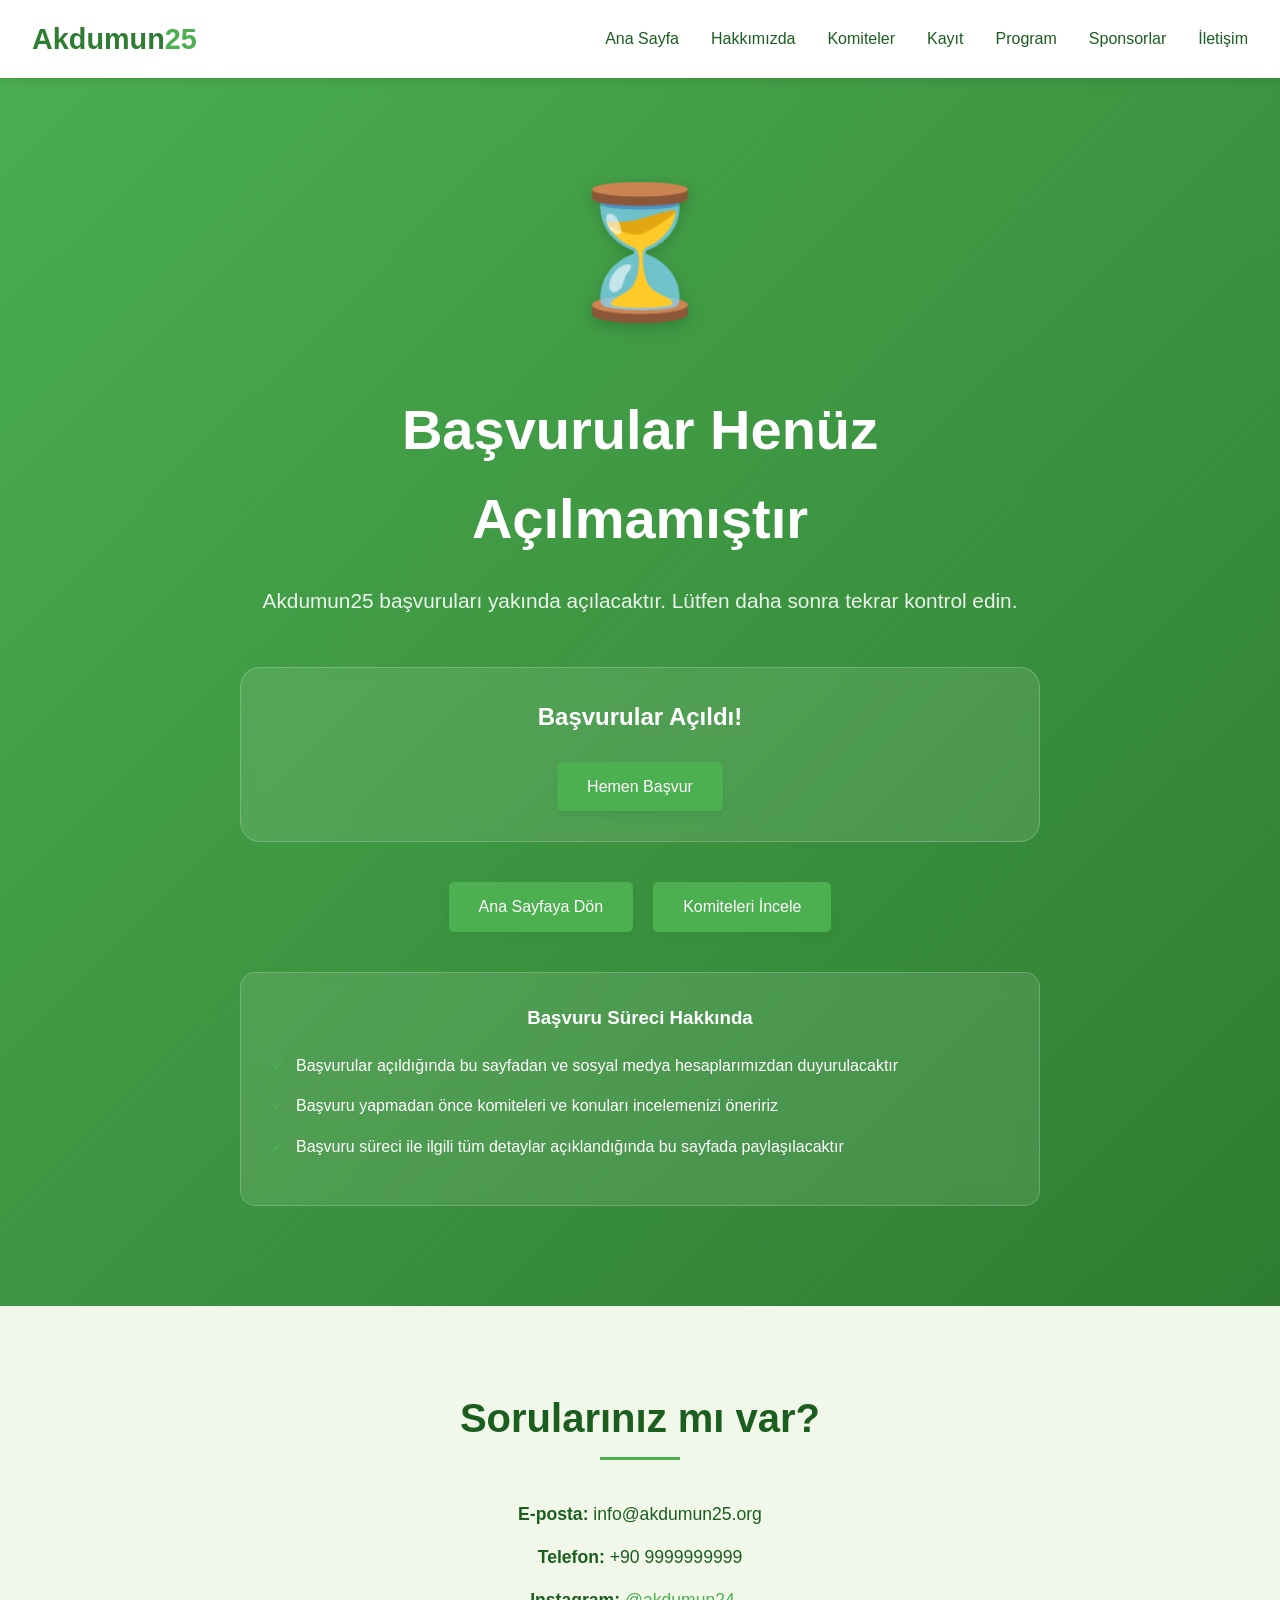
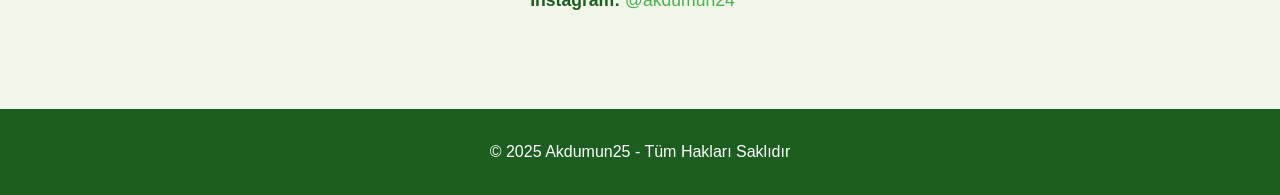
==== basv.html @ 10b94195 "Add files via upload" ====
<!DOCTYPE html>
<html lang="tr">
<head>
    <meta charset="UTF-8">
    <meta name="viewport" content="width=device-width, initial-scale=1.0">
    <title>Başvurular Henüz Açılmamıştır - Akdumun25</title>
    <link rel="stylesheet" href="style.css">
</head>
<body>
    <header>
        <nav class="navbar">
            <div class="nav-container">
                <div class="nav-logo">
                    <h2><a href="index.html" style="text-decoration: none; color: inherit;">Akdumun<span>25</span></a></h2>
                </div>
                <ul class="nav-menu">
                    <li class="nav-item"><a href="index.html#home" class="nav-link">Ana Sayfa</a></li>
                    <li class="nav-item"><a href="index.html#about" class="nav-link">Hakkımızda</a></li>
                    <li class="nav-item"><a href="index.html#committees" class="nav-link">Komiteler</a></li>
                    <li class="nav-item"><a href="index.html#registration" class="nav-link">Kayıt</a></li>
                    <li class="nav-item"><a href="index.html#schedule" class="nav-link">Program</a></li>
                    <li class="nav-item"><a href="index.html#sponsors" class="nav-link">Sponsorlar</a></li>
                    <li class="nav-item"><a href="index.html#contact" class="nav-link">İletişim</a></li>
                </ul>
                <div class="hamburger">
                    <span class="bar"></span>
                    <span class="bar"></span>
                    <span class="bar"></span>
                </div>
            </div>
        </nav>
    </header>

    <section class="not-open-hero">
        <div class="container">
            <div class="not-open-content">
                <div class="not-open-icon">⏳</div>
                <h1>Başvurular Henüz Açılmamıştır</h1>
                <p class="not-open-subtitle">Akdumun25 başvuruları yakında açılacaktır. Lütfen daha sonra tekrar kontrol edin.</p>
                
                <div class="countdown-container">
                    <h3>Başvuruların Açılmasına Kalan Süre</h3>
                    <div class="countdown-timer">
                        <div class="countdown-item">
                            <span class="countdown-number" id="days">00</span>
                            <span class="countdown-label">Gün</span>
                        </div>
                        <div class="countdown-item">
                            <span class="countdown-number" id="hours">00</span>
                            <span class="countdown-label">Saat</span>
                        </div>
                        <div class="countdown-item">
                            <span class="countdown-number" id="minutes">00</span>
                            <span class="countdown-label">Dakika</span>
                        </div>
                        <div class="countdown-item">
                            <span class="countdown-number" id="seconds">00</span>
                            <span class="countdown-label">Saniye</span>
                        </div>
                    </div>
                </div>
                
                <div class="not-open-actions">
                    <a href="index.html" class="btn btn-light">Ana Sayfaya Dön</a>
                    <a href="index.html#committees" class="btn btn-light">Komiteleri İncele</a>
                </div>
                
                <div class="not-open-info">
                    <h3>Başvuru Süreci Hakkında</h3>
                    <ul>
                        <li>Başvurular açıldığında bu sayfadan ve sosyal medya hesaplarımızdan duyurulacaktır</li>
                        <li>Başvuru yapmadan önce komiteleri ve konuları incelemenizi öneririz</li>
                        <li>Başvuru süreci ile ilgili tüm detaylar açıklandığında bu sayfada paylaşılacaktır</li>
                    </ul>
                </div>
            </div>
        </div>
    </section>

    <section class="contact-preview">
        <div class="container">
            <h2 class="section-title">Sorularınız mı var?</h2>
            <div class="contact-info">
                <div class="contact-item">
                    <strong>E-posta:</strong> info@akdumun25.org
                </div>
                <div class="contact-item">
                    <strong>Telefon:</strong> +90 9999999999
                </div>
                <div class="contact-item">
                    <strong>Instagram:</strong> <a href="https://www.instagram.com/akdumun24/" class="social-link">@akdumun24</a>
                </div>
            </div>
        </div>
    </section>

    <footer class="footer">
        <div class="container">
            <p>&copy; 2025 Akdumun25 - Tüm Hakları Saklıdır</p>
        </div>
    </footer>

    <style>
        .not-open-hero {
            padding: 150px 0 100px;
            background: linear-gradient(135deg, var(--light-green) 0%, var(--primary-green) 100%);
            color: var(--white);
            text-align: center;
            min-height: 100vh;
            display: flex;
            align-items: center;
        }
        
        .not-open-content {
            max-width: 800px;
            margin: 0 auto;
        }
        
        .not-open-icon {
            font-size: 8rem;
            margin-bottom: 30px;
            filter: drop-shadow(0 4px 8px rgba(0,0,0,0.2));
        }
        
        .not-open-hero h1 {
            font-size: 3.5rem;
            margin-bottom: 20px;
            color: var(--white);
        }
        
        .not-open-subtitle {
            font-size: 1.3rem;
            margin-bottom: 50px;
            opacity: 0.9;
            line-height: 1.6;
        }
        
        .countdown-container {
            background: rgba(255, 255, 255, 0.1);
            backdrop-filter: blur(10px);
            border-radius: 20px;
            padding: 30px;
            margin: 40px 0;
            border: 1px solid rgba(255, 255, 255, 0.2);
        }
        
        .countdown-container h3 {
            margin-bottom: 25px;
            font-size: 1.5rem;
            color: var(--white);
        }
        
        .countdown-timer {
            display: flex;
            justify-content: center;
            gap: 20px;
            flex-wrap: wrap;
        }
        
        .countdown-item {
            background: var(--white);
            border-radius: 15px;
            padding: 20px 15px;
            min-width: 100px;
            box-shadow: 0 8px 25px rgba(0, 0, 0, 0.15);
        }
        
        .countdown-number {
            display: block;
            font-size: 2.5rem;
            font-weight: bold;
            color: var(--primary-green);
            line-height: 1;
        }
        
        .countdown-label {
            font-size: 0.9rem;
            color: var(--dark-green);
            font-weight: 500;
        }
        
        .not-open-actions {
            display: flex;
            gap: 20px;
            justify-content: center;
            margin: 40px 0;
            flex-wrap: wrap;
        }
        
        .not-open-info {
            background: rgba(255, 255, 255, 0.1);
            backdrop-filter: blur(10px);
            border-radius: 15px;
            padding: 30px;
            margin-top: 40px;
            text-align: left;
            border: 1px solid rgba(255, 255, 255, 0.2);
        }
        
        .not-open-info h3 {
            color: var(--white);
            margin-bottom: 20px;
            text-align: center;
        }
        
        .not-open-info ul {
            list-style: none;
            padding: 0;
        }
        
        .not-open-info li {
            margin-bottom: 15px;
            padding-left: 25px;
            position: relative;
            line-height: 1.6;
        }
        
        .not-open-info li:before {
            content: "✓";
            position: absolute;
            left: 0;
            color: var(--light-green);
            font-weight: bold;
        }
        
        .contact-preview {
            padding: 80px 0;
            background-color: var(--background);
        }
        
        .contact-info {
            text-align: center;
            max-width: 500px;
            margin: 0 auto;
        }
        
        .contact-item {
            margin-bottom: 15px;
            font-size: 1.1rem;
        }
        
        @media (max-width: 768px) {
            .not-open-hero {
                padding: 120px 0 60px;
            }
            
            .not-open-icon {
                font-size: 5rem;
            }
            
            .not-open-hero h1 {
                font-size: 2.5rem;
            }
            
            .not-open-subtitle {
                font-size: 1.1rem;
            }
            
            .countdown-item {
                min-width: 80px;
                padding: 15px 10px;
            }
            
            .countdown-number {
                font-size: 2rem;
            }
            
            .not-open-actions {
                flex-direction: column;
                align-items: center;
            }
            
            .not-open-actions .btn {
                width: 100%;
                max-width: 300px;
            }
        }
        
        @media (max-width: 480px) {
            .countdown-timer {
                gap: 10px;
            }
            
            .countdown-item {
                min-width: 70px;
                padding: 12px 8px;
            }
            
            .countdown-number {
                font-size: 1.7rem;
            }
            
            .countdown-label {
                font-size: 0.8rem;
            }
        }
    </style>

    <script>
        // Geri sayım işlevselliği
        function updateCountdown() {
            // Başvuruların açılacağı tarihi burada ayarlayın
            const registrationDate = new Date('2025-11-01T00:00:00').getTime();
            const now = new Date().getTime();
            const distance = registrationDate - now;
            
            if (distance < 0) {
                // Başvurular açıldığında yönlendirme yapabilirsiniz
                document.querySelector('.countdown-container').innerHTML = '<h3>Başvurular Açıldı!</h3><a href="index.html#registration" class="btn btn-light">Hemen Başvur</a>';
                return;
            }
            
            const days = Math.floor(distance / (1000 * 60 * 60 * 24));
            const hours = Math.floor((distance % (1000 * 60 * 60 * 24)) / (1000 * 60 * 60));
            const minutes = Math.floor((distance % (1000 * 60 * 60)) / (1000 * 60));
            const seconds = Math.floor((distance % (1000 * 60)) / 1000);
            
            document.getElementById('days').textContent = days.toString().padStart(2, '0');
            document.getElementById('hours').textContent = hours.toString().padStart(2, '0');
            document.getElementById('minutes').textContent = minutes.toString().padStart(2, '0');
            document.getElementById('seconds').textContent = seconds.toString().padStart(2, '0');
        }
        
        // Sayfa yüklendiğinde ve her saniye geri sayımı güncelle
        document.addEventListener('DOMContentLoaded', function() {
            updateCountdown();
            setInterval(updateCountdown, 1000);
            
            // Mobil menü işlevselliği
            const hamburger = document.querySelector('.hamburger');
            const navMenu = document.querySelector('.nav-menu');
            
            if (hamburger) {
                hamburger.addEventListener('click', () => {
                    hamburger.classList.toggle('active');
                    navMenu.classList.toggle('active');
                });
                
                document.querySelectorAll('.nav-link').forEach(n => n.addEventListener('click', () => {
                    hamburger.classList.remove('active');
                    navMenu.classList.remove('active');
                }));
            }
        });
    </script>
</body>
</html>
---- style.css ----
* {
    margin: 0;
    padding: 0;
    box-sizing: border-box;
}

:root {
    --primary-green: #2e7d32;
    --light-green: #4caf50;
    --dark-green: #1b5e20;
    --leaf-green: #388e3c;
    --background: #f1f8e9;
    --text: #1b5e20;
    --white: #ffffff;
    --light-gray: #f5f5f5;
}

body {
    font-family: 'Segoe UI', Tahoma, Geneva, Verdana, sans-serif;
    line-height: 1.6;
    color: var(--text);
    background-color: var(--background);
}

.container {
    width: 90%;
    max-width: 1200px;
    margin: 0 auto;
    padding: 0 20px;
}

.section-title {
    text-align: center;
    margin-bottom: 50px;
    font-size: 2.5rem;
    color: var(--dark-green);
    position: relative;
}

.section-title::after {
    content: '';
    position: absolute;
    bottom: -10px;
    left: 50%;
    transform: translateX(-50%);
    width: 80px;
    height: 3px;
    background-color: var(--light-green);
}

.navbar {
    background-color: var(--white);
    box-shadow: 0 2px 10px rgba(0, 0, 0, 0.1);
    position: fixed;
    width: 100%;
    top: 0;
    z-index: 1000;
}

.nav-container {
    display: flex;
    justify-content: space-between;
    align-items: center;
    padding: 1rem 2rem;
}

.nav-logo h2 {
    color: var(--primary-green);
    font-size: 1.8rem;
}

.nav-logo span {
    color: var(--light-green);
}

.nav-menu {
    display: flex;
    list-style: none;
}

.nav-item {
    margin-left: 2rem;
}

.nav-link {
    text-decoration: none;
    color: var(--text);
    font-weight: 500;
    transition: color 0.3s;
}

.nav-link:hover {
    color: var(--light-green);
}

.hamburger {
    display: none;
    flex-direction: column;
    cursor: pointer;
}

.bar {
    width: 25px;
    height: 3px;
    background-color: var(--primary-green);
    margin: 3px 0;
    transition: 0.3s;
}

.hero {
    height: 100vh;
    display: flex;
    align-items: center;
    justify-content: center;
    text-align: center;
    background: linear-gradient(135deg, var(--light-green) 0%, var(--primary-green) 100%);
    color: var(--white);
    position: relative;
    overflow: hidden;
}

.hero-content h1 {
    font-size: 4rem;
    margin-bottom: 1rem;
    z-index: 2;
    position: relative;
}

.hero-content h1 span {
    color: #c8e6c9;
}

.hero-content p {
    font-size: 1.5rem;
    margin-bottom: 2rem;
    z-index: 2;
    position: relative;
}

.cta-button {
    display: inline-block;
    background-color: var(--white);
    color: var(--primary-green);
    padding: 12px 30px;
    border-radius: 30px;
    text-decoration: none;
    font-weight: bold;
    transition: all 0.3s;
    z-index: 2;
    position: relative;
}

.cta-button:hover {
    background-color: #e8f5e9;
    transform: translateY(-3px);
    box-shadow: 0 10px 20px rgba(0, 0, 0, 0.1);
}

.hero-background {
    position: absolute;
    top: 0;
    left: 0;
    width: 100%;
    height: 100%;
    overflow: hidden;
}

.leaf {
    position: absolute;
    background-color: rgba(255, 255, 255, 0.1);
    border-radius: 50% 0 50% 0;
}

.leaf1 {
    width: 150px;
    height: 100px;
    top: 10%;
    left: 10%;
    transform: rotate(45deg);
}

.leaf2 {
    width: 120px;
    height: 80px;
    top: 70%;
    right: 15%;
    transform: rotate(-30deg);
}

.leaf3 {
    width: 100px;
    height: 70px;
    bottom: 20%;
    left: 20%;
    transform: rotate(15deg);
}

.about {
    padding: 100px 0;
    background-color: var(--white);
}

.about-content {
    display: flex;
    align-items: center;
    gap: 50px;
}

.about-text {
    flex: 1;
}

.about-text p {
    margin-bottom: 20px;
    font-size: 1.1rem;
    line-height: 1.8;
}

.about-image {
    flex: 1;
    display: flex;
    justify-content: center;
}

.nature-card {
    background-color: var(--light-green);
    color: var(--white);
    padding: 30px;
    border-radius: 10px;
    box-shadow: 0 10px 30px rgba(0, 0, 0, 0.1);
    max-width: 300px;
}

.nature-card h3 {
    margin-bottom: 15px;
    font-size: 1.5rem;
}

.committees {
    padding: 100px 0;
    background-color: var(--background);
}

.committees-grid {
    display: grid;
    grid-template-columns: repeat(auto-fit, minmax(280px, 1fr));
    gap: 30px;
}

.committee-card {
    background-color: var(--white);
    border-radius: 10px;
    padding: 30px;
    box-shadow: 0 5px 15px rgba(0, 0, 0, 0.05);
    transition: transform 0.3s, box-shadow 0.3s;
    border-top: 5px solid var(--light-green);
}

.committee-card:hover {
    transform: translateY(-10px);
    box-shadow: 0 15px 30px rgba(0, 0, 0, 0.1);
}

.committee-card h3 {
    color: var(--primary-green);
    margin-bottom: 10px;
    font-size: 1.5rem;
}

.committee-card p {
    color: #666;
    margin-bottom: 15px;
    font-size: 0.9rem;
}

.topic {
    background-color: #e8f5e9;
    padding: 10px 15px;
    border-radius: 5px;
    font-weight: 500;
    color: var(--dark-green);
}

.registration {
    padding: 100px 0;
    background-color: var(--white);
}

.registration-form {
    max-width: 600px;
    margin: 0 auto;
    background-color: var(--light-gray);
    padding: 40px;
    border-radius: 10px;
    box-shadow: 0 5px 15px rgba(0, 0, 0, 0.05);
}

.form-group {
    margin-bottom: 20px;
}

.form-group label {
    display: block;
    margin-bottom: 8px;
    font-weight: 500;
    color: var(--dark-green);
}

.form-group input,
.form-group select {
    width: 100%;
    padding: 12px 15px;
    border: 1px solid #ddd;
    border-radius: 5px;
    font-size: 1rem;
    transition: border-color 0.3s;
}

.form-group input:focus,
.form-group select:focus {
    outline: none;
    border-color: var(--light-green);
}

.submit-btn {
    background-color: var(--primary-green);
    color: var(--white);
    border: none;
    padding: 12px 30px;
    border-radius: 5px;
    font-size: 1rem;
    cursor: pointer;
    transition: background-color 0.3s;
    width: 100%;
}

.submit-btn:hover {
    background-color: var(--dark-green);
}

.schedule {
    padding: 100px 0;
    background-color: var(--background);
}

.timeline {
    position: relative;
    max-width: 800px;
    margin: 0 auto;
}

.timeline::before {
    content: '';
    position: absolute;
    left: 50%;
    transform: translateX(-50%);
    width: 2px;
    height: 100%;
    background-color: var(--light-green);
}

.timeline-item {
    display: flex;
    margin-bottom: 50px;
    position: relative;
}

.timeline-item:nth-child(odd) {
    flex-direction: row-reverse;
}

.timeline-date {
    flex: 1;
    padding: 0 20px;
    text-align: right;
    font-weight: bold;
    color: var(--primary-green);
}

.timeline-item:nth-child(odd) .timeline-date {
    text-align: left;
}

.timeline-content {
    flex: 1;
    padding: 20px;
    background-color: var(--white);
    border-radius: 10px;
    box-shadow: 0 5px 15px rgba(0, 0, 0, 0.05);
    position: relative;
}

.timeline-content::before {
    content: '';
    position: absolute;
    top: 20px;
    width: 0;
    height: 0;
    border-style: solid;
}

.timeline-item:nth-child(even) .timeline-content::before {
    left: -10px;
    border-width: 10px 10px 10px 0;
    border-color: transparent var(--white) transparent transparent;
}

.timeline-item:nth-child(odd) .timeline-content::before {
    right: -10px;
    border-width: 10px 0 10px 10px;
    border-color: transparent transparent transparent var(--white);
}

.timeline-content h3 {
    color: var(--primary-green);
    margin-bottom: 10px;
}

/* İletişim Bölümü */
.contact {
    padding: 100px 0;
    background-color: var(--white);
}

.contact-content {
    display: flex;
    gap: 50px;
}

.contact-info {
    flex: 1;
}

.contact-info h3 {
    margin-bottom: 20px;
    color: var(--primary-green);
}

.contact-item {
    margin-bottom: 15px;
}

.social-links {
    margin-top: 20px;
}

.social-link {
    display: inline-block;
    margin-right: 15px;
    color: var(--light-green);
    text-decoration: none;
    font-weight: 500;
}

.social-link:hover {
    text-decoration: underline;
}

.contact-form {
    flex: 1;
}

.contact-form .form-group textarea {
    resize: vertical;
    min-height: 120px;
}

.footer {
    background-color: var(--dark-green);
    color: var(--white);
    text-align: center;
    padding: 30px 0;
}

@media screen and (max-width: 768px) {
    .hamburger {
        display: flex;
    }
    
    .nav-menu {
        position: fixed;
        left: -100%;
        top: 70px;
        flex-direction: column;
        background-color: var(--white);
        width: 100%;
        text-align: center;
        transition: 0.3s;
        box-shadow: 0 10px 27px rgba(0, 0, 0, 0.05);
        padding: 20px 0;
    }
    
    .nav-menu.active {
        left: 0;
    }
    
    .nav-item {
        margin: 15px 0;
    }
    
    .hero-content h1 {
        font-size: 2.5rem;
    }
    
    .hero-content p {
        font-size: 1.2rem;
    }
    
    .about-content {
        flex-direction: column;
    }
    
    .contact-content {
        flex-direction: column;
    }
    
    .timeline::before {
        left: 20px;
    }
    
    .timeline-item {
        flex-direction: row !important;
        padding-left: 50px;
    }
    
    .timeline-date {
        text-align: left !important;
        position: absolute;
        left: 0;
        width: 100px;
    }
    
    .timeline-content::before {
        left: -10px !important;
        right: auto !important;
        border-width: 10px 10px 10px 0 !important;
        border-color: transparent var(--white) transparent transparent !important;
    }
}

.btn {
    display: inline-block;
    background-color: var(--primary-green);
    color: var(--white);
    padding: 12px 30px;
    border: none;
    border-radius: 5px;
    font-size: 1rem;
    font-weight: 500;
    text-decoration: none;
    text-align: center;
    cursor: pointer;
    transition: all 0.3s ease;
    box-shadow: 0 4px 6px rgba(46, 125, 50, 0.2);
}

.btn:hover {
    background-color: var(--dark-green);
    transform: translateY(-2px);
    box-shadow: 0 6px 12px rgba(46, 125, 50, 0.3);
}

.btn:active {
    transform: translateY(0);
    box-shadow: 0 2px 4px rgba(46, 125, 50, 0.2);
}

/* Buton Çeşitleri */
.btn-outline {
    background-color: transparent;
    border: 2px solid var(--primary-green);
    color: var(--primary-green);
}

.btn-outline:hover {
    background-color: var(--primary-green);
    color: var(--white);
}

.btn-light {
    background-color: var(--light-green);
    color: var(--white);
}

.btn-light:hover {
    background-color: var(--primary-green);
}

.btn-large {
    padding: 15px 40px;
    font-size: 1.1rem;
}

.btn-small {
    padding: 8px 20px;
    font-size: 0.9rem;
}

.btn-icon {
    display: flex;
    align-items: center;
    justify-content: center;
    gap: 8px;
}

.button-container {
    display: grid;
    grid-template-columns: repeat(auto-fit, minmax(200px, 1fr));
    gap: 15px;
    max-width: 900px;
    margin: 0 auto;
    padding: 20px;
}

.role-btn {
    display: flex;
    flex-direction: column;
    align-items: center;
    justify-content: center;
    gap: 10px;
    padding: 20px 15px;
    border: none;
    border-radius: 12px;
    background: linear-gradient(135deg, #2e7d32, #4caf50);
    color: white;
    font-size: 1rem;
    font-weight: 600;
    cursor: pointer;
    transition: all 0.3s ease;
    box-shadow: 0 4px 15px rgba(46, 125, 50, 0.3);
    min-height: 100px;
    position: relative;
    overflow: hidden;
}

.role-btn::before {
    content: '';
    position: absolute;
    top: 0;
    left: -100%;
    width: 100%;
    height: 100%;
    background: linear-gradient(90deg, transparent, rgba(255,255,255,0.2), transparent);
    transition: left 0.5s;
}

.role-btn:hover::before {
    left: 100%;
}

.role-btn:hover {
    transform: translateY(-5px);
    box-shadow: 0 8px 25px rgba(46, 125, 50, 0.4);
    background: linear-gradient(135deg, #1b5e20, #2e7d32);
}

.role-btn:active {
    transform: translateY(-2px);
}

.btn-icon {
    font-size: 2rem;
    filter: drop-shadow(0 2px 4px rgba(0,0,0,0.2));
}

.btn-text {
    font-size: 1.1rem;
    text-shadow: 0 1px 2px rgba(0,0,0,0.3);
}

.role-btn.delegate { background: linear-gradient(135deg, #2e7d32, #4caf50); }
.role-btn.delegation { background: linear-gradient(135deg, #388e3c, #66bb6a); }
.role-btn.board { background: linear-gradient(135deg, #1b5e20, #2e7d32); }
.role-btn.crisis { background: linear-gradient(135deg, #d32f2f, #f44336); }
.role-btn.press { background: linear-gradient(135deg, #ff6f00, #ffa000); }
.role-btn.admin { background: linear-gradient(135deg, #1565c0, #1976d2); }
.role-btn.observer { background: linear-gradient(135deg, #5d4037, #795548); }

.role-btn.delegate:hover { background: linear-gradient(135deg, #1b5e20, #2e7d32); }
.role-btn.delegation:hover { background: linear-gradient(135deg, #2e7d32, #388e3c); }
.role-btn.board:hover { background: linear-gradient(135deg, #0d3d12, #1b5e20); }
.role-btn.crisis:hover { background: linear-gradient(135deg, #b71c1c, #d32f2f); }
.role-btn.press:hover { background: linear-gradient(135deg, #e65100, #ff6f00); }
.role-btn.admin:hover { background: linear-gradient(135deg, #0d47a1, #1565c0); }
.role-btn.observer:hover { background: linear-gradient(135deg, #3e2723, #5d4037); }

@media (max-width: 768px) {
    .button-container {
        grid-template-columns: repeat(2, 1fr);
        gap: 10px;
        padding: 10px;
    }
    
    .role-btn {
        min-height: 80px;
        padding: 15px 10px;
    }
    
    .btn-icon {
        font-size: 1.5rem;
    }
    
    .btn-text {
        font-size: 0.9rem;
    }
}

@media (max-width: 480px) {
    .button-container {
        grid-template-columns: 1fr;
    }
}


.sponsors {
    padding: 100px 0;
    background: linear-gradient(135deg, #f1f8e9 0%, #e8f5e9 100%);
}

.sponsors-subtitle {
    text-align: center;
    color: var(--dark-green);
    margin-bottom: 50px;
    font-size: 1.2rem;
    max-width: 600px;
    margin-left: auto;
    margin-right: auto;
}

.sponsor-category {
    margin-bottom: 60px;
}

.category-title {
    text-align: center;
    color: var(--primary-green);
    margin-bottom: 30px;
    font-size: 1.5rem;
    position: relative;
}

.category-title::after {
    content: '';
    position: absolute;
    bottom: -8px;
    left: 50%;
    transform: translateX(-50%);
    width: 60px;
    height: 2px;
    background: var(--light-green);
}

.sponsor-grid {
    display: grid;
    gap: 30px;
    justify-content: center;
    align-items: center;
}

.sponsor-grid.platinum {
    grid-template-columns: repeat(auto-fit, minmax(300px, 1fr));
    max-width: 800px;
    margin: 0 auto;
}

.sponsor-grid.gold {
    grid-template-columns: repeat(auto-fit, minmax(200px, 1fr));
    max-width: 800px;
    margin: 0 auto;
}

.sponsor-grid.silver {
    grid-template-columns: repeat(auto-fit, minmax(150px, 1fr));
    max-width: 900px;
    margin: 0 auto;
}

.sponsor-grid.supporters {
    grid-template-columns: repeat(auto-fit, minmax(120px, 1fr));
    max-width: 1000px;
    margin: 0 auto;
}

.sponsor-card {
    background: var(--white);
    border-radius: 15px;
    padding: 30px 20px;
    text-align: center;
    box-shadow: 0 5px 20px rgba(0, 0, 0, 0.08);
    transition: all 0.3s ease;
    border: 1px solid #e8f5e9;
    position: relative;
    overflow: hidden;
}

.sponsor-card::before {
    content: '';
    position: absolute;
    top: 0;
    left: 0;
    right: 0;
    height: 4px;
    background: linear-gradient(90deg, var(--light-green), var(--primary-green));
}

.sponsor-card:hover {
    transform: translateY(-10px);
    box-shadow: 0 15px 35px rgba(0, 0, 0, 0.15);
}

.sponsor-grid.platinum .sponsor-card {
    padding: 40px 30px;
    background: linear-gradient(135deg, #fff, #f1f8e9);
}

.sponsor-grid.platinum .sponsor-card::before {
    height: 6px;
    background: linear-gradient(90deg, #ffd700, #ff6b00);
}

.sponsor-grid.gold .sponsor-card::before {
    background: linear-gradient(90deg, #ffd700, #ffa000);
}

.sponsor-grid.silver .sponsor-card::before {
    background: linear-gradient(90deg, #c0c0c0, #e0e0e0);
}

/* Sponsor Logo */
.sponsor-logo {
    margin-bottom: 15px;
    display: flex;
    justify-content: center;
    align-items: center;
    height: 80px;
}

.sponsor-logo img {
    max-width: 100%;
    max-height: 100%;
    object-fit: contain;
    transition: transform 0.3s ease;
}

.sponsor-card:hover .sponsor-logo img {
    transform: scale(1.05);
}


.sponsor-grid.platinum .sponsor-logo {
    height: 100px;
}

.sponsor-grid.supporters .sponsor-logo {
    height: 50px;
}

.sponsor-info h4 {
    color: var(--dark-green);
    margin-bottom: 8px;
    font-size: 1.3rem;
}

.sponsor-info p {
    color: #666;
    font-size: 0.9rem;
    margin: 0;
}

.sponsor-cta {
    text-align: center;
    background: var(--white);
    padding: 40px;
    border-radius: 15px;
    box-shadow: 0 5px 20px rgba(0, 0, 0, 0.08);
    margin-top: 50px;
    max-width: 600px;
    margin-left: auto;
    margin-right: auto;
}

.sponsor-cta p {
    color: var(--dark-green);
    margin-bottom: 25px;
    font-size: 1.1rem;
}

.sponsor-btn {
    background: linear-gradient(135deg, var(--primary-green), var(--light-green));
    padding: 15px 40px;
    font-size: 1.1rem;
    border-radius: 30px;
}

.sponsor-btn:hover {
    background: linear-gradient(135deg, var(--dark-green), var(--primary-green));
    transform: translateY(-3px);
}

/* Responsive */
@media (max-width: 768px) {
    .sponsor-grid.platinum {
        grid-template-columns: 1fr;
    }
    
    .sponsor-grid.gold {
        grid-template-columns: repeat(2, 1fr);
    }
    
    .sponsor-card {
        padding: 20px 15px;
    }
    
    .sponsor-grid.platinum .sponsor-card {
        padding: 30px 20px;
    }
    
    .sponsor-cta {
        padding: 30px 20px;
        margin: 30px 20px 0;
    }
}

@media (max-width: 480px) {
    .sponsor-grid.gold,
    .sponsor-grid.silver {
        grid-template-columns: repeat(2, 1fr);
        gap: 15px;
    }
    
    .sponsor-grid.supporters {
        grid-template-columns: repeat(3, 1fr);
    }
    
    .category-title {
        font-size: 1.3rem;
    }
}

.committee-card {
    background-color: var(--white);
    border-radius: 15px;
    padding: 30px;
    box-shadow: 0 5px 15px rgba(0, 0, 0, 0.05);
    transition: all 0.3s ease;
    border-top: 5px solid var(--light-green);
    cursor: pointer;
    position: relative;
    overflow: hidden;
}

.committee-card::before {
    content: '';
    position: absolute;
    top: 0;
    left: -100%;
    width: 100%;
    height: 100%;
    background: linear-gradient(90deg, transparent, rgba(76, 175, 80, 0.1), transparent);
    transition: left 0.5s;
}

.committee-card:hover::before {
    left: 100%;
}

.committee-card:hover {
    transform: translateY(-10px);
    box-shadow: 0 15px 30px rgba(0, 0, 0, 0.1);
}

.committee-icon {
    font-size: 3rem;
    margin-bottom: 15px;
    text-align: center;
}

.committee-subtitle {
    color: #666;
    margin-bottom: 15px;
    font-size: 0.9rem;
    text-align: center;
}

.committee-details {
    display: flex;
    justify-content: space-between;
    margin-top: 15px;
    padding-top: 15px;
    border-top: 1px solid #e8f5e9;
}

.detail-item {
    font-size: 0.8rem;
    color: #666;
}


/* Komite Detay Sayfası Stilleri */
.committee-hero {
    padding: 120px 0 60px;
    background: linear-gradient(135deg, var(--light-green) 0%, var(--primary-green) 100%);
    color: var(--white);
}

.committee-header {
    display: flex;
    align-items: center;
    gap: 30px;
}

.committee-icon-large {
    font-size: 6rem;
    filter: drop-shadow(0 4px 8px rgba(0,0,0,0.2));
}

.committee-info h1 {
    font-size: 3.5rem;
    margin-bottom: 10px;
}

.committee-fullname {
    font-size: 1.3rem;
    margin-bottom: 20px;
    opacity: 0.9;
}

.committee-meta {
    display: flex;
    gap: 20px;
}

.meta-item {
    background: rgba(255,255,255,0.2);
    padding: 8px 15px;
    border-radius: 20px;
    backdrop-filter: blur(10px);
}

.committee-content {
    padding: 80px 0;
    background-color: var(--background);
}

.content-grid {
    display: grid;
    grid-template-columns: repeat(auto-fit, minmax(350px, 1fr));
    gap: 30px;
    margin-bottom: 50px;
}

.content-card {
    background: var(--white);
    padding: 30px;
    border-radius: 15px;
    box-shadow: 0 5px 15px rgba(0,0,0,0.05);
}

.content-card h2 {
    color: var(--primary-green);
    margin-bottom: 20px;
    font-size: 1.5rem;
}

.topic-box {
    background: #e8f5e9;
    padding: 20px;
    border-radius: 10px;
    border-left: 4px solid var(--light-green);
}

.topic-box h3 {
    color: var(--dark-green);
    margin-bottom: 10px;
}

.chairs-grid {
    display: grid;
    grid-template-columns: repeat(auto-fit, minmax(200px, 1fr));
    gap: 20px;
}

.chair-card {
    text-align: center;
    padding: 20px;
    background: #f9f9f9;
    border-radius: 10px;
}

.chair-avatar {
    width: 60px;
    height: 60px;
    background: var(--light-green);
    color: white;
    border-radius: 50%;
    display: flex;
    align-items: center;
    justify-content: center;
    margin: 0 auto 15px;
    font-weight: bold;
    font-size: 1.2rem;
}

.chair-contact {
    font-size: 0.8rem;
    color: #666;
    margin-top: 10px;
    display: block;
}

.agenda-list {
    list-style: none;
    counter-reset: agenda-counter;
}

.agenda-list li {
    counter-increment: agenda-counter;
    margin-bottom: 15px;
    padding-left: 40px;
    position: relative;
}

.agenda-list li::before {
    content: counter(agenda-counter);
    position: absolute;
    left: 0;
    top: 0;
    background: var(--light-green);
    color: white;
    width: 25px;
    height: 25px;
    border-radius: 50%;
    display: flex;
    align-items: center;
    justify-content: center;
    font-size: 0.8rem;
    font-weight: bold;
}

.documents-list {
    display: flex;
    flex-direction: column;
    gap: 15px;
}

.doc-link {
    display: flex;
    align-items: center;
    gap: 15px;
    padding: 15px;
    background: #f9f9f9;
    border-radius: 8px;
    text-decoration: none;
    color: inherit;
    transition: all 0.3s ease;
}

.doc-link:hover {
    background: #e8f5e9;
    transform: translateX(5px);
}

.doc-icon {
    font-size: 1.5rem;
}

.doc-name {
    flex: 1;
    font-weight: 500;
}

.doc-size {
    color: #666;
    font-size: 0.8rem;
}

.countries-grid {
    display: grid;
    grid-template-columns: repeat(auto-fit, minmax(200px, 1fr));
    gap: 10px;
}

.country-tag {
    background: #f1f8e9;
    padding: 8px 15px;
    border-radius: 20px;
    text-align: center;
    font-size: 0.9rem;
    border: 1px solid #e8f5e9;
}

.committee-cta {
    text-align: center;
    background: var(--white);
    padding: 40px;
    border-radius: 15px;
    box-shadow: 0 5px 20px rgba(0,0,0,0.08);
    max-width: 600px;
    margin: 0 auto;
}

.large-btn {
    padding: 15px 40px;
    font-size: 1.2rem;
}

@media (max-width: 768px) {
    .committee-header {
        flex-direction: column;
        text-align: center;
        gap: 20px;
    }
    
    .committee-icon-large {
        font-size: 4rem;
    }
    
    .committee-info h1 {
        font-size: 2.5rem;
    }
    
    .committee-meta {
        flex-direction: column;
        gap: 10px;
        align-items: center;
    }
    
    .content-grid {
        grid-template-columns: 1fr;
    }
}

img {
    max-width: 100%;
    height: auto;
}

.committee-card,
.role-btn,
.sponsor-card {
    will-change: transform;
}

html {
    scroll-behavior: smooth;
}


.committee-card {
    position: relative;
    overflow: hidden;
}

.committee-card::after {
    content: '';
    position: absolute;
    top: 0;
    left: -100%;
    width: 100%;
    height: 100%;
    background: linear-gradient(90deg, transparent, rgba(255,255,255,0.2), transparent);
    transition: left 0.5s;
}

.committee-card:hover::after {
    left: 100%;
}

.hero {
    background-attachment: fixed;
}

.hero {
    background: linear-gradient(135deg, 
        var(--light-green) 0%, 
        var(--primary-green) 50%, 
        var(--dark-green) 100%);
}


@media (max-width: 1024px) {
    .hero-content h1 {
        font-size: 3rem;
    }
    
    .about-content {
        gap: 30px;
    }
}

@media (max-width: 480px) {
    .hero-content h1 {
        font-size: 2.2rem;
    }
    
    .section-title {
        font-size: 2rem;
    }
    
    .committee-card {
        padding: 20px;
    }
}


@media (prefers-reduced-motion: reduce) {
    * {
        animation-duration: 0.01ms !important;
        animation-iteration-count: 1 !important;
        transition-duration: 0.01ms !important;
    }
}

button:focus,
a:focus {
    outline: 2px solid var(--light-green);
    outline-offset: 2px;
}

@media (prefers-contrast: high) {
    :root {
        --primary-green: #004400;
        --light-green: #006600;
        --text: #000000;
    }
}

/* style.css dosyasına aşağıdaki stilleri ekleyin */

/* Hero Logoları */
.hero-logos {
    display: flex;
    justify-content: center;
    align-items: center;
    gap: 40px;
    margin-bottom: 30px;
    flex-wrap: wrap;
}

.hero-logo {
    height: 100px;
    width: auto;
    object-fit: contain;
    filter: drop-shadow(0 4px 12px rgba(0,0,0,0.4));
    transition: transform 0.3s ease;
}

.hero-logo:hover {
    transform: scale(1.05);
}

/* Hero Alt Başlık */
.hero-subtitle {
    font-size: 1.8rem;
    margin-bottom: 2rem;
    z-index: 2;
    position: relative;
    font-weight: 300;
    letter-spacing: 1px;
    text-shadow: 0 2px 4px rgba(0,0,0,0.3);
    opacity: 0.9;
}

/* Responsive Tasarım */
@media screen and (max-width: 768px) {
    .hero-logos {
        gap: 25px;
        margin-bottom: 25px;
    }
    
    .hero-logo {
        height: 70px;
    }
    
    .hero-subtitle {
        font-size: 1.4rem;
    }
}

@media screen and (max-width: 480px) {
    .hero-logos {
        gap: 20px;
        margin-bottom: 20px;
    }
    
    .hero-logo {
        height: 60px;
    }
    
    .hero-subtitle {
        font-size: 1.2rem;
        letter-spacing: 0.5px;
    }
}

/* Logo animasyonları */
.hero-logo {
    animation: float 3s ease-in-out infinite;
}

.hero-logo:nth-child(2) {
    animation-delay: 0.5s;
}

@keyframes float {
    0%, 100% {
        transform: translateY(0);
    }
    50% {
        transform: translateY(-10px);
    }
}

/* style.css dosyasına ekleyin */

/* Hero Logoları - Yuvarlak */
.hero-logos {
    display: flex;
    justify-content: center;
    align-items: center;
    gap: 40px;
    margin-bottom: 30px;
    flex-wrap: wrap;
}

.hero-logo {
    height: 120px;
    width: 120px;
    object-fit: cover;
    border-radius: 50%;
    filter: drop-shadow(0 4px 12px rgba(0,0,0,0.4));
    transition: transform 0.3s ease;
    border: 3px solid rgba(255, 255, 255, 0.3);
    background: var(--white);
    padding: 8px;
}

.hero-logo:hover {
    transform: scale(1.05);
    border-color: rgba(255, 255, 255, 0.6);
}

/* Hero Alt Başlık */
.hero-subtitle {
    font-size: 1.8rem;
    margin-bottom: 2rem;
    z-index: 2;
    position: relative;
    font-weight: 300;
    letter-spacing: 1px;
    text-shadow: 0 2px 4px rgba(0,0,0,0.3);
    opacity: 0.9;
}
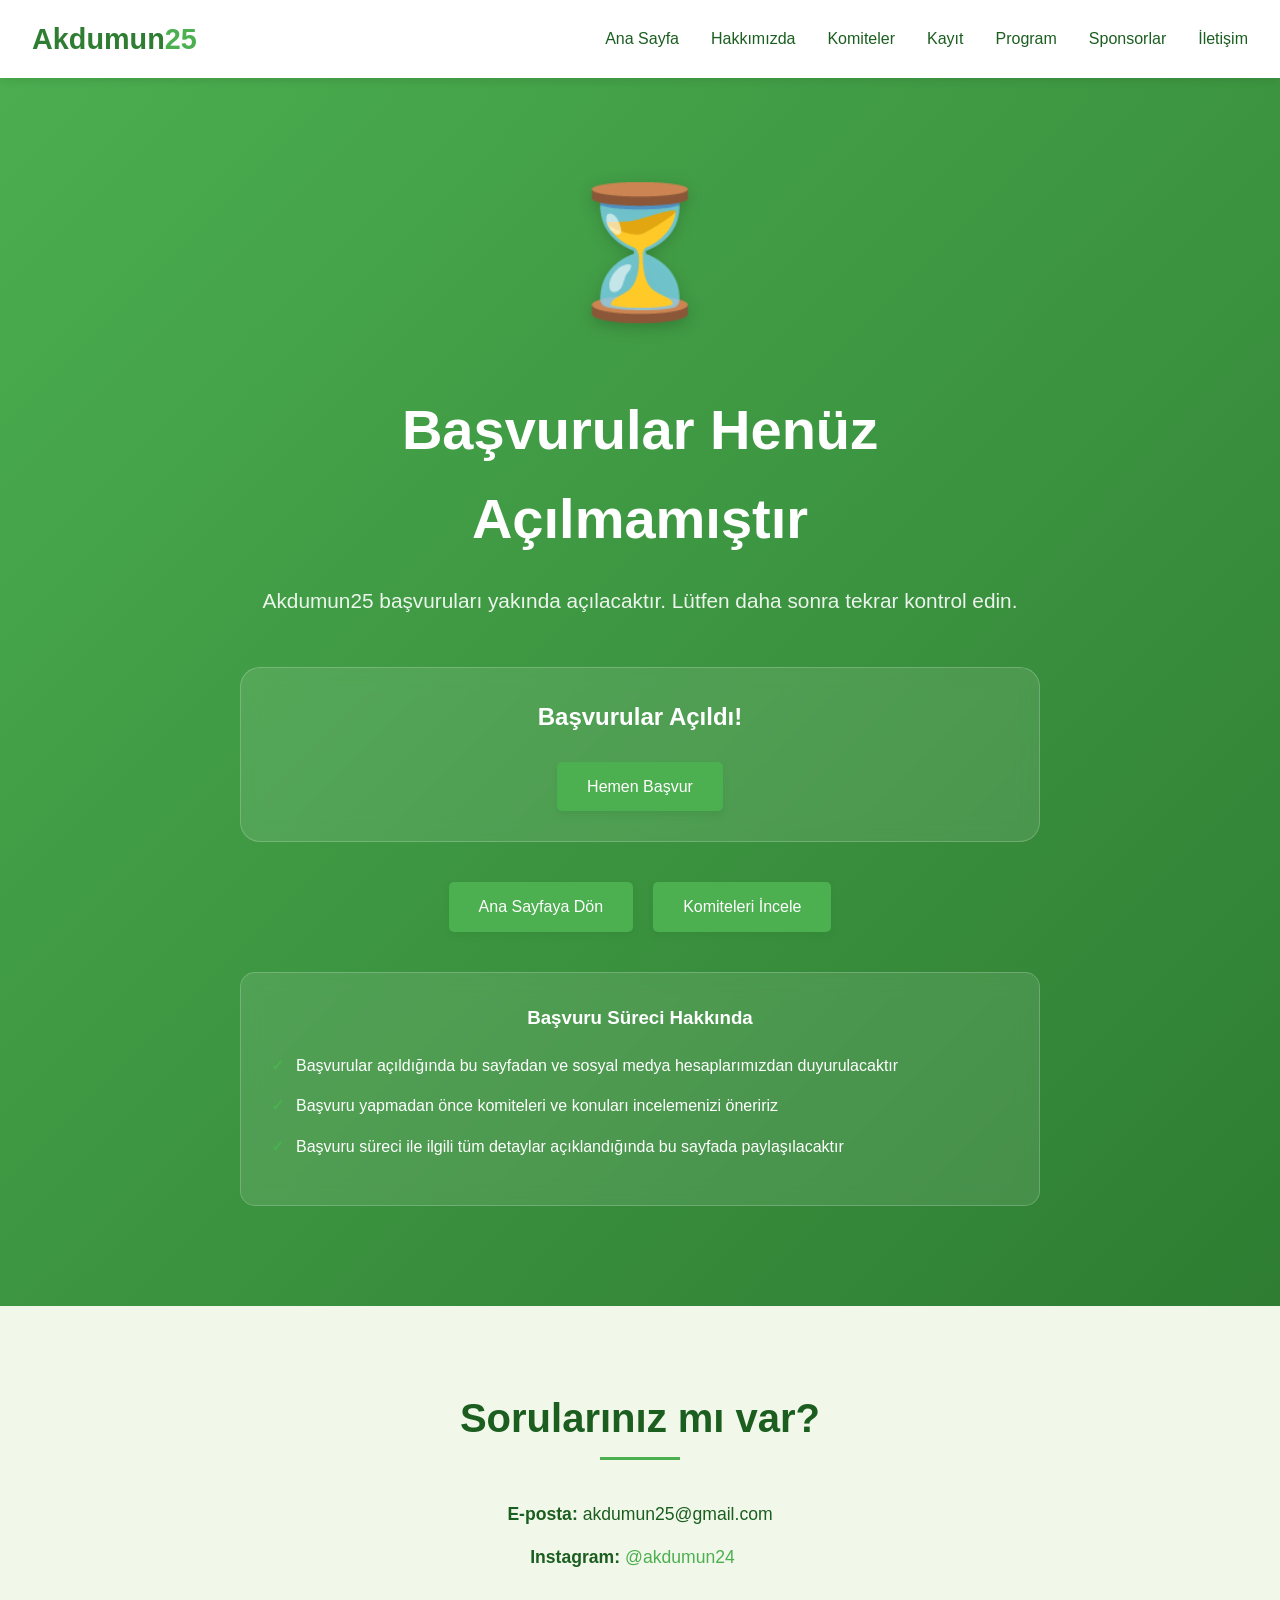
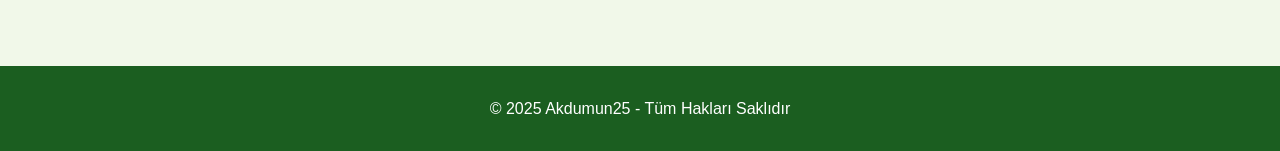
==== commit ed87635d: "Update basv.html" ====
--- a/basv.html
+++ b/basv.html
@@ -82,11 +82,9 @@
             <h2 class="section-title">Sorularınız mı var?</h2>
             <div class="contact-info">
                 <div class="contact-item">
-                    <strong>E-posta:</strong> info@akdumun25.org
-                </div>
-                <div class="contact-item">
-                    <strong>Telefon:</strong> +90 9999999999
-                </div>
+                    <strong>E-posta:</strong> akdumun25@gmail.com
+                </div>
+
                 <div class="contact-item">
                     <strong>Instagram:</strong> <a href="https://www.instagram.com/akdumun24/" class="social-link">@akdumun24</a>
                 </div>
@@ -344,4 +342,4 @@
         });
     </script>
 </body>
-</html>+</html>
--- a/style.css
+++ b/style.css
@@ -3,6 +3,7 @@
     padding: 0;
     box-sizing: border-box;
 }
+
 
 :root {
     --primary-green: #2e7d32;
